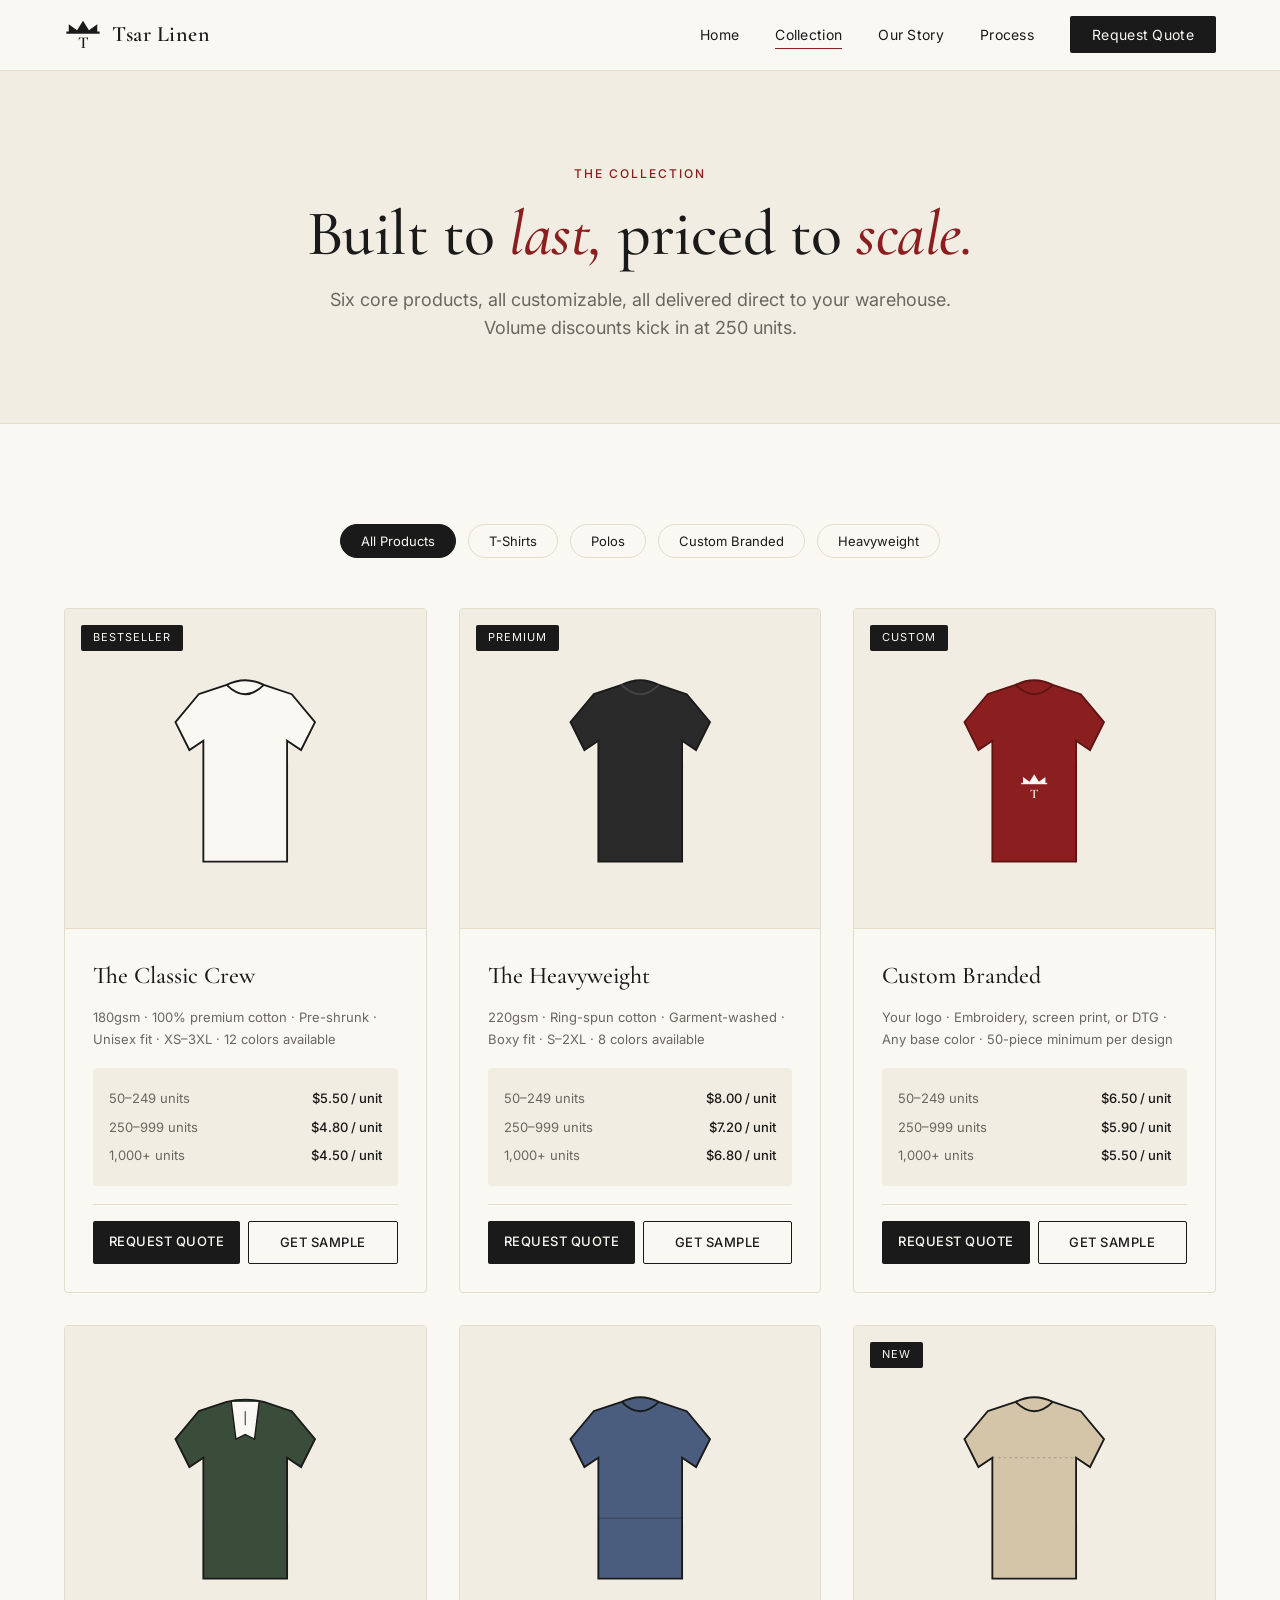
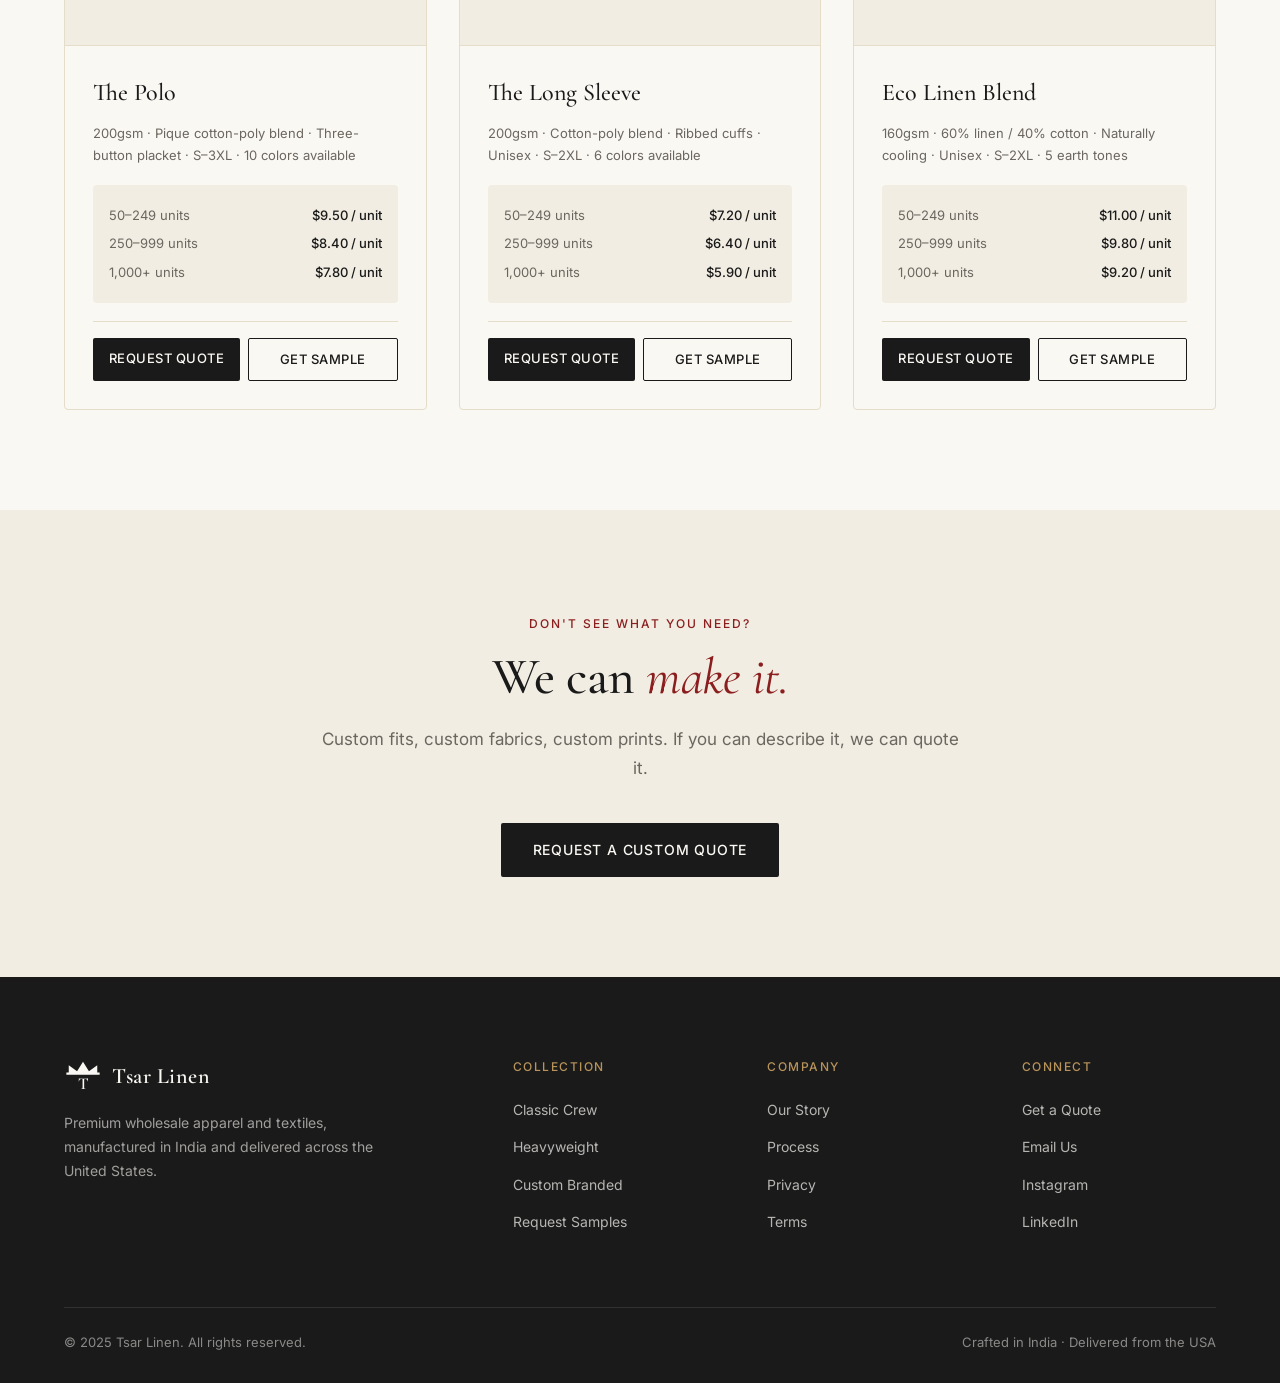
==== products.html @ 5bfb6d08 "Initial V1 first files" ====
<!DOCTYPE html>
<html lang="en">
<head>
<meta charset="UTF-8" />
<meta name="viewport" content="width=device-width, initial-scale=1.0" />
<title>Collection — Tsar Linen Wholesale Apparel</title>
<meta name="description" content="Browse the full Tsar Linen wholesale collection. Premium cotton t-shirts, heavyweight tees, polos, and custom-branded apparel. Pricing from $4.50/unit." />
<link rel="icon" type="image/svg+xml" href="favicon.svg" />
<link rel="preconnect" href="https://fonts.googleapis.com" />
<link rel="preconnect" href="https://fonts.gstatic.com" crossorigin />
<link href="https://fonts.googleapis.com/css2?family=Cormorant+Garamond:wght@400;500;600;700&family=Inter:wght@300;400;500;600&display=swap" rel="stylesheet" />
<link rel="stylesheet" href="styles.css" />
<style>
  .filters {
    display: flex;
    gap: 12px;
    flex-wrap: wrap;
    margin-bottom: 50px;
    justify-content: center;
  }
  .filter-pill {
    padding: 8px 20px;
    border: 1px solid var(--line);
    background: var(--paper);
    border-radius: 20px;
    font-size: 13px;
    cursor: pointer;
    transition: all 0.2s;
    font-family: var(--sans);
    color: var(--ink);
  }
  .filter-pill.active, .filter-pill:hover {
    background: var(--ink);
    color: var(--paper);
    border-color: var(--ink);
  }

  .product-grid {
    display: grid;
    grid-template-columns: repeat(3, 1fr);
    gap: 32px;
  }

  .product-card {
    background: var(--paper);
    border: 1px solid var(--line);
    border-radius: 4px;
    overflow: hidden;
    transition: transform 0.3s, box-shadow 0.3s;
  }

  .product-card:hover { transform: translateY(-4px); box-shadow: 0 12px 40px rgba(0,0,0,0.08); }

  .product-img {
    height: 320px;
    background: var(--paper-2);
    display: flex;
    align-items: center;
    justify-content: center;
    border-bottom: 1px solid var(--line);
    position: relative;
  }
  .product-img svg { width: 70%; height: 70%; }

  .product-tag {
    position: absolute;
    top: 16px;
    left: 16px;
    background: var(--ink);
    color: var(--paper);
    padding: 4px 12px;
    font-size: 11px;
    letter-spacing: 1px;
    text-transform: uppercase;
    border-radius: 2px;
  }

  .product-info { padding: 28px; }

  .product-info h3 {
    font-family: var(--serif);
    font-size: 24px;
    font-weight: 500;
    margin-bottom: 10px;
  }

  .product-info .specs {
    font-size: 13px;
    color: var(--muted);
    margin-bottom: 18px;
    line-height: 1.7;
  }

  .price-tiers {
    background: var(--paper-2);
    border-radius: 4px;
    padding: 16px;
    margin-bottom: 18px;
  }

  .price-tier {
    display: flex;
    justify-content: space-between;
    font-size: 13px;
    padding: 4px 0;
    color: var(--muted);
  }
  .price-tier strong { color: var(--ink); font-weight: 500; }

  .product-info .actions {
    display: flex;
    gap: 8px;
    padding-top: 16px;
    border-top: 1px solid var(--line);
  }
  .product-info .actions a {
    flex: 1;
    text-align: center;
    padding: 10px;
    font-size: 13px;
    border-radius: 2px;
    text-transform: uppercase;
    letter-spacing: 0.5px;
    font-weight: 500;
  }
  .actions .req { background: var(--ink); color: var(--paper); }
  .actions .req:hover { background: var(--accent); }
  .actions .sample { background: transparent; color: var(--ink); border: 1px solid var(--ink); }
  .actions .sample:hover { background: var(--ink); color: var(--paper); }

  @media (max-width: 900px) {
    .product-grid { grid-template-columns: 1fr; }
  }
</style>
</head>
<body>

<nav class="site-nav">
  <a href="index.html" class="nav-logo">
    <svg viewBox="0 0 32 32" xmlns="http://www.w3.org/2000/svg">
      <path d="M 4 14 L 4 7 L 11 12 L 16 4 L 21 12 L 28 7 L 28 14 Z" fill="currentColor"/>
      <line x1="2" y1="14" x2="30" y2="14" stroke="currentColor" stroke-width="2"/>
      <text x="16" y="27" text-anchor="middle" font-family="Cormorant Garamond, Georgia, serif" font-size="14" font-weight="600" fill="currentColor">T</text>
    </svg>
    <span class="nav-brand">Tsar Linen</span>
  </a>
  <ul class="nav-links" id="navLinks">
    <li><a href="index.html">Home</a></li>
    <li><a href="products.html" class="active">Collection</a></li>
    <li><a href="about.html">Our Story</a></li>
    <li><a href="process.html">Process</a></li>
    <li><a href="contact.html" class="nav-cta">Request Quote</a></li>
  </ul>
  <button class="menu-toggle" onclick="document.getElementById('navLinks').classList.toggle('open')">☰</button>
</nav>

<header class="page-header">
  <span class="eyebrow">The Collection</span>
  <h1>Built to <em>last,</em> priced to <em>scale.</em></h1>
  <p>Six core products, all customizable, all delivered direct to your warehouse. Volume discounts kick in at 250 units.</p>
</header>

<section>
  <div class="filters">
    <button class="filter-pill active">All Products</button>
    <button class="filter-pill">T-Shirts</button>
    <button class="filter-pill">Polos</button>
    <button class="filter-pill">Custom Branded</button>
    <button class="filter-pill">Heavyweight</button>
  </div>

  <div class="product-grid">

    <div class="product-card">
      <div class="product-img">
        <span class="product-tag">Bestseller</span>
        <svg viewBox="0 0 200 240" xmlns="http://www.w3.org/2000/svg"><path d="M 50 40 L 80 30 Q 100 20 120 30 L 150 40 L 175 70 L 160 100 L 145 90 L 145 220 L 55 220 L 55 90 L 40 100 L 25 70 Z" fill="#faf8f3" stroke="#1a1a1a" stroke-width="2"/><path d="M 80 30 Q 100 50 120 30" fill="none" stroke="#1a1a1a" stroke-width="2"/></svg>
      </div>
      <div class="product-info">
        <h3>The Classic Crew</h3>
        <p class="specs">180gsm · 100% premium cotton · Pre-shrunk · Unisex fit · XS–3XL · 12 colors available</p>
        <div class="price-tiers">
          <div class="price-tier"><span>50–249 units</span><strong>$5.50 / unit</strong></div>
          <div class="price-tier"><span>250–999 units</span><strong>$4.80 / unit</strong></div>
          <div class="price-tier"><span>1,000+ units</span><strong>$4.50 / unit</strong></div>
        </div>
        <div class="actions">
          <a href="contact.html?product=classic-crew" class="req">Request Quote</a>
          <a href="contact.html?product=classic-crew&sample=1" class="sample">Get Sample</a>
        </div>
      </div>
    </div>

    <div class="product-card">
      <div class="product-img">
        <span class="product-tag">Premium</span>
        <svg viewBox="0 0 200 240" xmlns="http://www.w3.org/2000/svg"><path d="M 50 40 L 80 30 Q 100 20 120 30 L 150 40 L 175 70 L 160 100 L 145 90 L 145 220 L 55 220 L 55 90 L 40 100 L 25 70 Z" fill="#2a2a2a" stroke="#1a1a1a" stroke-width="2"/><path d="M 80 30 Q 100 50 120 30" fill="none" stroke="#444" stroke-width="2"/></svg>
      </div>
      <div class="product-info">
        <h3>The Heavyweight</h3>
        <p class="specs">220gsm · Ring-spun cotton · Garment-washed · Boxy fit · S–2XL · 8 colors available</p>
        <div class="price-tiers">
          <div class="price-tier"><span>50–249 units</span><strong>$8.00 / unit</strong></div>
          <div class="price-tier"><span>250–999 units</span><strong>$7.20 / unit</strong></div>
          <div class="price-tier"><span>1,000+ units</span><strong>$6.80 / unit</strong></div>
        </div>
        <div class="actions">
          <a href="contact.html?product=heavyweight" class="req">Request Quote</a>
          <a href="contact.html?product=heavyweight&sample=1" class="sample">Get Sample</a>
        </div>
      </div>
    </div>

    <div class="product-card">
      <div class="product-img">
        <span class="product-tag">Custom</span>
        <svg viewBox="0 0 200 240" xmlns="http://www.w3.org/2000/svg"><path d="M 50 40 L 80 30 Q 100 20 120 30 L 150 40 L 175 70 L 160 100 L 145 90 L 145 220 L 55 220 L 55 90 L 40 100 L 25 70 Z" fill="#8b1e1e" stroke="#5e1414" stroke-width="2"/><path d="M 80 30 Q 100 50 120 30" fill="none" stroke="#5e1414" stroke-width="2"/><g transform="translate(100, 130)" fill="#faf8f3"><path d="M -12 6 L -12 -1 L -5 4 L 0 -4 L 5 4 L 12 -1 L 12 6 Z"/><line x1="-14" y1="6" x2="14" y2="6" stroke="#faf8f3" stroke-width="1.5"/><text x="0" y="22" text-anchor="middle" font-family="Cormorant Garamond, serif" font-size="14" font-weight="600">T</text></g></svg>
      </div>
      <div class="product-info">
        <h3>Custom Branded</h3>
        <p class="specs">Your logo · Embroidery, screen print, or DTG · Any base color · 50-piece minimum per design</p>
        <div class="price-tiers">
          <div class="price-tier"><span>50–249 units</span><strong>$6.50 / unit</strong></div>
          <div class="price-tier"><span>250–999 units</span><strong>$5.90 / unit</strong></div>
          <div class="price-tier"><span>1,000+ units</span><strong>$5.50 / unit</strong></div>
        </div>
        <div class="actions">
          <a href="contact.html?product=custom" class="req">Request Quote</a>
          <a href="contact.html?product=custom&sample=1" class="sample">Get Sample</a>
        </div>
      </div>
    </div>

    <div class="product-card">
      <div class="product-img">
        <svg viewBox="0 0 200 240" xmlns="http://www.w3.org/2000/svg">
          <path d="M 50 40 L 80 30 Q 100 25 120 30 L 150 40 L 175 70 L 160 100 L 145 90 L 145 220 L 55 220 L 55 90 L 40 100 L 25 70 Z" fill="#3a4d3a" stroke="#1a1a1a" stroke-width="2"/>
          <path d="M 85 30 L 90 70 L 100 65 L 110 70 L 115 30" fill="#faf8f3" stroke="#1a1a1a" stroke-width="1.5"/>
          <line x1="100" y1="40" x2="100" y2="55" stroke="#1a1a1a" stroke-width="1"/>
        </svg>
      </div>
      <div class="product-info">
        <h3>The Polo</h3>
        <p class="specs">200gsm · Pique cotton-poly blend · Three-button placket · S–3XL · 10 colors available</p>
        <div class="price-tiers">
          <div class="price-tier"><span>50–249 units</span><strong>$9.50 / unit</strong></div>
          <div class="price-tier"><span>250–999 units</span><strong>$8.40 / unit</strong></div>
          <div class="price-tier"><span>1,000+ units</span><strong>$7.80 / unit</strong></div>
        </div>
        <div class="actions">
          <a href="contact.html?product=polo" class="req">Request Quote</a>
          <a href="contact.html?product=polo&sample=1" class="sample">Get Sample</a>
        </div>
      </div>
    </div>

    <div class="product-card">
      <div class="product-img">
        <svg viewBox="0 0 200 240" xmlns="http://www.w3.org/2000/svg">
          <path d="M 50 40 L 80 30 Q 100 20 120 30 L 150 40 L 175 70 L 160 100 L 145 90 L 145 220 L 55 220 L 55 90 L 40 100 L 25 70 Z" fill="#4a5d7e" stroke="#1a1a1a" stroke-width="2"/>
          <path d="M 80 30 Q 100 50 120 30" fill="none" stroke="#1a1a1a" stroke-width="2"/>
          <line x1="55" y1="155" x2="145" y2="155" stroke="#1a1a1a" stroke-width="1" opacity="0.4"/>
        </svg>
      </div>
      <div class="product-info">
        <h3>The Long Sleeve</h3>
        <p class="specs">200gsm · Cotton-poly blend · Ribbed cuffs · Unisex · S–2XL · 6 colors available</p>
        <div class="price-tiers">
          <div class="price-tier"><span>50–249 units</span><strong>$7.20 / unit</strong></div>
          <div class="price-tier"><span>250–999 units</span><strong>$6.40 / unit</strong></div>
          <div class="price-tier"><span>1,000+ units</span><strong>$5.90 / unit</strong></div>
        </div>
        <div class="actions">
          <a href="contact.html?product=longsleeve" class="req">Request Quote</a>
          <a href="contact.html?product=longsleeve&sample=1" class="sample">Get Sample</a>
        </div>
      </div>
    </div>

    <div class="product-card">
      <div class="product-img">
        <span class="product-tag">New</span>
        <svg viewBox="0 0 200 240" xmlns="http://www.w3.org/2000/svg">
          <path d="M 50 40 L 80 30 Q 100 20 120 30 L 150 40 L 175 70 L 160 100 L 145 90 L 145 220 L 55 220 L 55 90 L 40 100 L 25 70 Z" fill="#d4c5a9" stroke="#1a1a1a" stroke-width="2"/>
          <path d="M 80 30 Q 100 50 120 30" fill="none" stroke="#1a1a1a" stroke-width="2"/>
          <path d="M 55 90 L 145 90" stroke="#1a1a1a" stroke-width="0.8" opacity="0.3" stroke-dasharray="3,3"/>
        </svg>
      </div>
      <div class="product-info">
        <h3>Eco Linen Blend</h3>
        <p class="specs">160gsm · 60% linen / 40% cotton · Naturally cooling · Unisex · S–2XL · 5 earth tones</p>
        <div class="price-tiers">
          <div class="price-tier"><span>50–249 units</span><strong>$11.00 / unit</strong></div>
          <div class="price-tier"><span>250–999 units</span><strong>$9.80 / unit</strong></div>
          <div class="price-tier"><span>1,000+ units</span><strong>$9.20 / unit</strong></div>
        </div>
        <div class="actions">
          <a href="contact.html?product=linen" class="req">Request Quote</a>
          <a href="contact.html?product=linen&sample=1" class="sample">Get Sample</a>
        </div>
      </div>
    </div>

  </div>
</section>

<section style="background: var(--paper-2); text-align: center;">
  <span class="eyebrow">Don't see what you need?</span>
  <h2 class="section-title" style="margin: 0 auto 20px;">We can <em>make it.</em></h2>
  <p class="section-intro" style="margin: 0 auto 40px;">Custom fits, custom fabrics, custom prints. If you can describe it, we can quote it.</p>
  <a href="contact.html" class="btn-primary">Request a Custom Quote</a>
</section>

<footer>
  <div class="footer-grid">
    <div class="footer-brand">
      <a href="index.html" class="nav-logo">
        <svg viewBox="0 0 32 32" xmlns="http://www.w3.org/2000/svg" style="color:var(--paper);">
          <path d="M 4 14 L 4 7 L 11 12 L 16 4 L 21 12 L 28 7 L 28 14 Z" fill="currentColor"/>
          <line x1="2" y1="14" x2="30" y2="14" stroke="currentColor" stroke-width="2"/>
          <text x="16" y="27" text-anchor="middle" font-family="Cormorant Garamond, Georgia, serif" font-size="14" font-weight="600" fill="currentColor">T</text>
        </svg>
        <span class="nav-brand">Tsar Linen</span>
      </a>
      <p>Premium wholesale apparel and textiles, manufactured in India and delivered across the United States.</p>
    </div>
    <div class="footer-col"><h5>Collection</h5><ul><li><a href="products.html">Classic Crew</a></li><li><a href="products.html">Heavyweight</a></li><li><a href="products.html">Custom Branded</a></li><li><a href="contact.html">Request Samples</a></li></ul></div>
    <div class="footer-col"><h5>Company</h5><ul><li><a href="about.html">Our Story</a></li><li><a href="process.html">Process</a></li><li><a href="privacy.html">Privacy</a></li><li><a href="terms.html">Terms</a></li></ul></div>
    <div class="footer-col"><h5>Connect</h5><ul><li><a href="contact.html">Get a Quote</a></li><li><a href="mailto:lockwoodkuttan@gmail.com">Email Us</a></li><li><a href="#">Instagram</a></li><li><a href="#">LinkedIn</a></li></ul></div>
  </div>
  <div class="footer-bottom">
    <span>© 2025 Tsar Linen. All rights reserved.</span>
    <span>Crafted in India · Delivered from the USA</span>
  </div>
</footer>

</body>
</html>
---- styles.css ----
/* =========================================
   TSAR LINEN — Shared stylesheet
   Edit colors and fonts here to update sitewide
   ========================================= */

:root {
  --ink: #1a1a1a;
  --paper: #faf8f3;
  --paper-2: #f1ede2;
  --line: #e3ddc9;
  --accent: #8b1e1e;
  --accent-dark: #5e1414;
  --muted: #6b6660;
  --gold: #b8935a;
  --serif: 'Cormorant Garamond', Georgia, 'Times New Roman', serif;
  --sans: 'Inter', -apple-system, BlinkMacSystemFont, 'Segoe UI', sans-serif;
}

* { margin: 0; padding: 0; box-sizing: border-box; }
html { scroll-behavior: smooth; }
body {
  font-family: var(--sans);
  color: var(--ink);
  background: var(--paper);
  line-height: 1.6;
  -webkit-font-smoothing: antialiased;
  overflow-x: hidden;
}

a { color: inherit; text-decoration: none; }
img { max-width: 100%; height: auto; display: block; }

/* ---------- NAV ---------- */
nav.site-nav {
  position: fixed;
  top: 0;
  left: 0;
  right: 0;
  z-index: 100;
  background: rgba(250, 248, 243, 0.96);
  backdrop-filter: blur(10px);
  border-bottom: 1px solid var(--line);
  padding: 16px 5%;
  display: flex;
  justify-content: space-between;
  align-items: center;
}

.nav-logo {
  display: flex;
  align-items: center;
  gap: 10px;
}

.nav-logo svg {
  width: 38px;
  height: 38px;
}

.nav-logo .nav-brand {
  font-family: var(--serif);
  font-size: 22px;
  font-weight: 600;
  letter-spacing: 0.5px;
  color: var(--ink);
}

.nav-links {
  display: flex;
  gap: 36px;
  list-style: none;
  align-items: center;
}

.nav-links a {
  color: var(--ink);
  font-size: 14px;
  font-weight: 400;
  letter-spacing: 0.3px;
  transition: color 0.2s;
  position: relative;
}

.nav-links a:hover { color: var(--accent); }

.nav-links a.active::after {
  content: '';
  position: absolute;
  bottom: -6px;
  left: 0;
  right: 0;
  height: 1px;
  background: var(--accent);
}

.nav-cta {
  background: var(--ink);
  color: var(--paper) !important;
  padding: 10px 22px;
  border-radius: 2px;
  font-size: 13px;
  font-weight: 500;
  letter-spacing: 0.5px;
  transition: background 0.2s;
}

.nav-cta:hover { background: var(--accent); }

.menu-toggle {
  display: none;
  background: none;
  border: none;
  cursor: pointer;
  font-size: 22px;
  color: var(--ink);
}

/* ---------- BUTTONS ---------- */
.btn-primary {
  display: inline-block;
  background: var(--ink);
  color: var(--paper);
  padding: 16px 32px;
  border-radius: 2px;
  font-size: 14px;
  font-weight: 500;
  letter-spacing: 0.8px;
  text-transform: uppercase;
  border: none;
  cursor: pointer;
  transition: background 0.2s;
}

.btn-primary:hover { background: var(--accent); }

.btn-secondary {
  display: inline-block;
  background: transparent;
  color: var(--ink);
  padding: 16px 32px;
  border-radius: 2px;
  font-size: 14px;
  font-weight: 500;
  letter-spacing: 0.8px;
  text-transform: uppercase;
  border: 1px solid var(--ink);
  cursor: pointer;
  transition: all 0.2s;
}

.btn-secondary:hover { background: var(--ink); color: var(--paper); }

/* ---------- TYPOGRAPHY HELPERS ---------- */
.eyebrow {
  display: inline-block;
  font-size: 12px;
  letter-spacing: 2px;
  text-transform: uppercase;
  color: var(--accent);
  font-weight: 500;
  margin-bottom: 16px;
}

.section-title {
  font-family: var(--serif);
  font-size: clamp(32px, 4vw, 52px);
  font-weight: 500;
  line-height: 1.1;
  letter-spacing: -0.5px;
  margin-bottom: 20px;
  color: var(--ink);
}

.section-title em {
  font-style: italic;
  color: var(--accent);
  font-weight: 400;
}

.section-intro {
  font-size: 17px;
  color: var(--muted);
  max-width: 640px;
  margin-bottom: 50px;
  line-height: 1.7;
}

section { padding: 100px 5%; }

/* ---------- PAGE HEADER ---------- */
.page-header {
  padding: 160px 5% 80px;
  background: var(--paper-2);
  border-bottom: 1px solid var(--line);
  text-align: center;
}

.page-header .eyebrow { margin-bottom: 16px; }

.page-header h1 {
  font-family: var(--serif);
  font-size: clamp(40px, 5vw, 64px);
  font-weight: 500;
  line-height: 1.1;
  letter-spacing: -0.5px;
  margin-bottom: 16px;
}

.page-header h1 em { font-style: italic; color: var(--accent); }

.page-header p {
  font-size: 18px;
  color: var(--muted);
  max-width: 640px;
  margin: 0 auto;
}

/* ---------- FOOTER ---------- */
footer {
  background: var(--ink);
  color: var(--paper);
  padding: 80px 5% 30px;
}

.footer-grid {
  display: grid;
  grid-template-columns: 2fr 1fr 1fr 1fr;
  gap: 60px;
  margin-bottom: 60px;
}

.footer-brand .nav-logo { margin-bottom: 16px; }

.footer-brand .nav-brand { color: var(--paper); }

.footer-brand p {
  color: rgba(250, 248, 243, 0.6);
  font-size: 14px;
  line-height: 1.7;
  max-width: 320px;
}

.footer-col h5 {
  font-size: 12px;
  letter-spacing: 1.5px;
  text-transform: uppercase;
  color: var(--gold);
  margin-bottom: 20px;
  font-weight: 500;
}

.footer-col ul { list-style: none; }
.footer-col li { margin-bottom: 12px; }

.footer-col a {
  color: rgba(250, 248, 243, 0.7);
  font-size: 14px;
  transition: color 0.2s;
}

.footer-col a:hover { color: var(--gold); }

.footer-bottom {
  border-top: 1px solid rgba(250, 248, 243, 0.1);
  padding-top: 24px;
  display: flex;
  justify-content: space-between;
  font-size: 13px;
  color: rgba(250, 248, 243, 0.5);
  flex-wrap: wrap;
  gap: 16px;
}

/* ---------- RESPONSIVE ---------- */
@media (max-width: 900px) {
  .nav-links { display: none; }
  .menu-toggle { display: block; }
  .nav-links.open {
    display: flex;
    position: absolute;
    top: 100%;
    left: 0;
    right: 0;
    flex-direction: column;
    background: var(--paper);
    padding: 20px 5%;
    gap: 16px;
    border-bottom: 1px solid var(--line);
    align-items: flex-start;
  }
  .footer-grid { grid-template-columns: 1fr 1fr; gap: 40px; }
  section { padding: 70px 5%; }
}

@media (max-width: 600px) {
  .footer-grid { grid-template-columns: 1fr; }
}
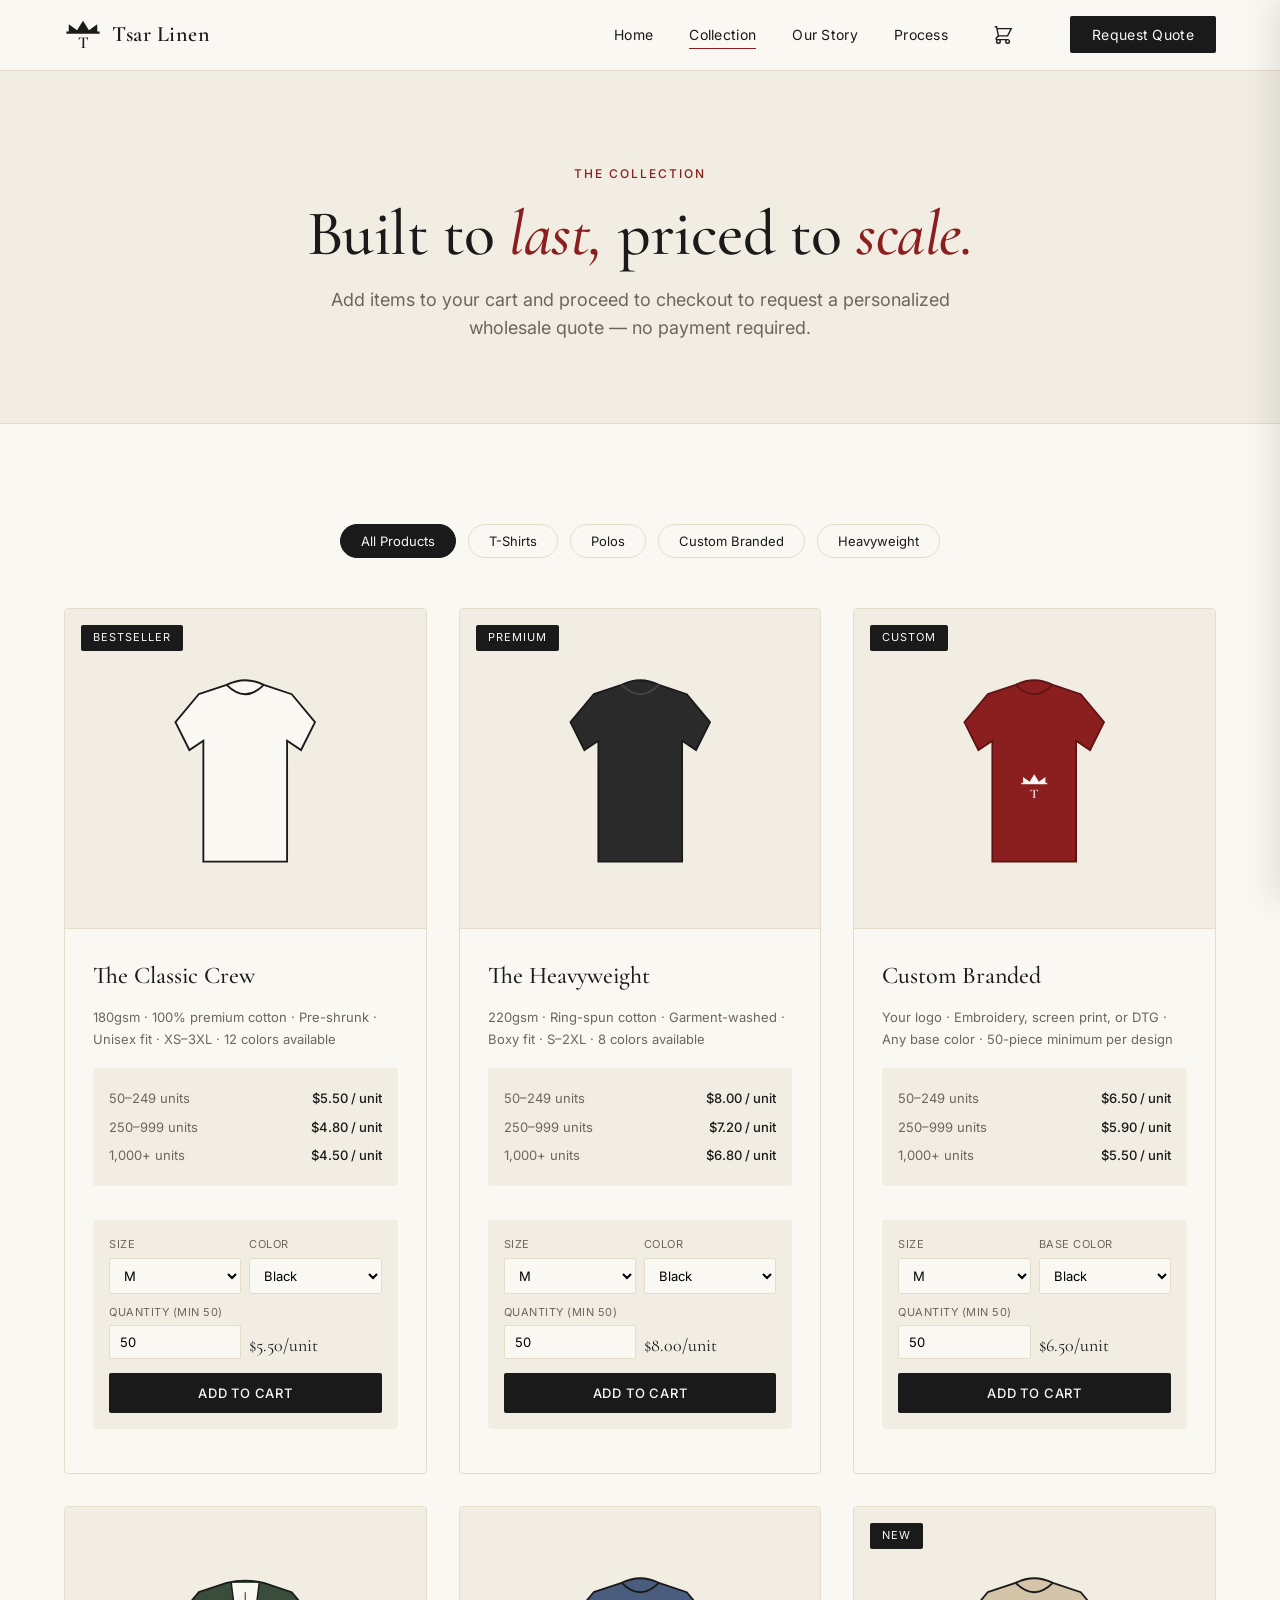
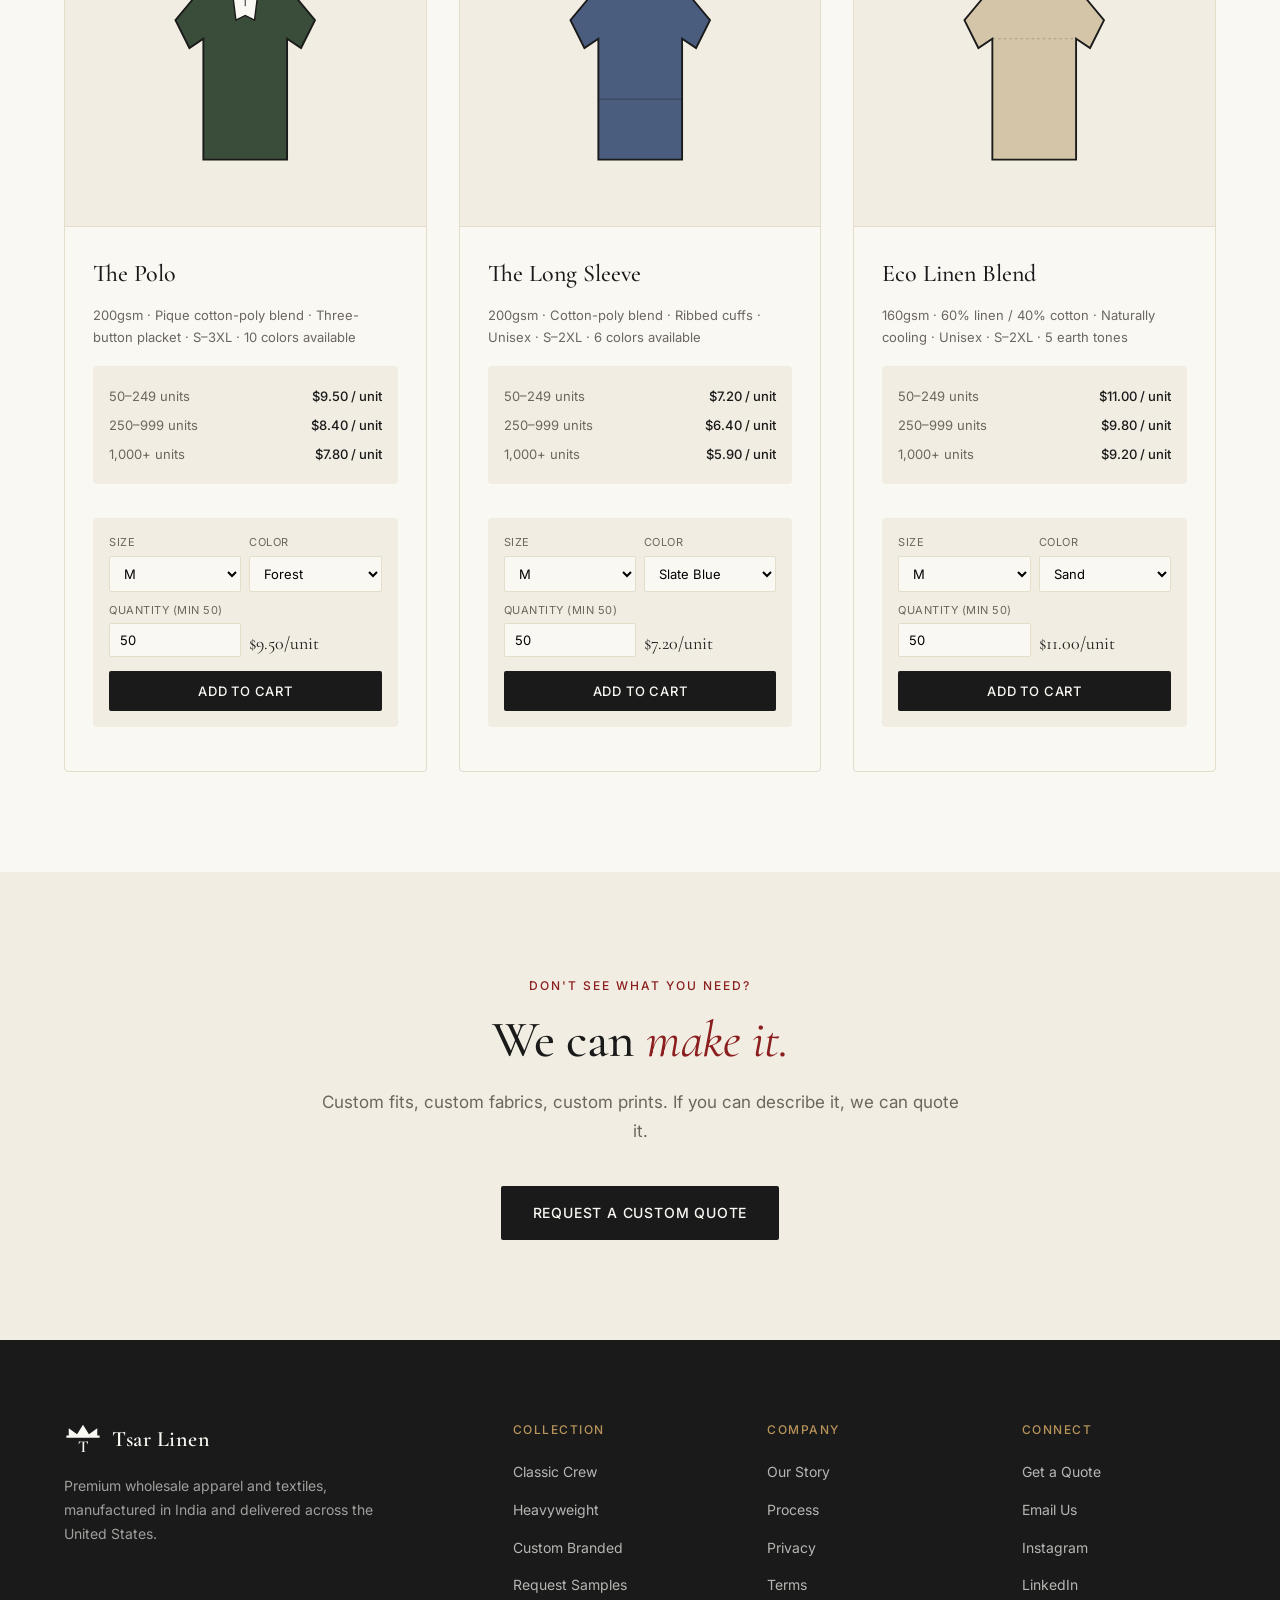
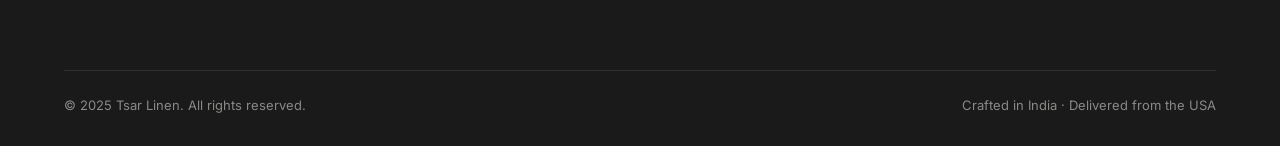
==== commit cace25fa: "v2" ====
--- a/products.html
+++ b/products.html
@@ -4,133 +4,30 @@
 <meta charset="UTF-8" />
 <meta name="viewport" content="width=device-width, initial-scale=1.0" />
 <title>Collection — Tsar Linen Wholesale Apparel</title>
-<meta name="description" content="Browse the full Tsar Linen wholesale collection. Premium cotton t-shirts, heavyweight tees, polos, and custom-branded apparel. Pricing from $4.50/unit." />
+<meta name="description" content="Browse the full Tsar Linen wholesale collection. Add items to cart and request a personalized wholesale quote." />
 <link rel="icon" type="image/svg+xml" href="favicon.svg" />
 <link rel="preconnect" href="https://fonts.googleapis.com" />
 <link rel="preconnect" href="https://fonts.gstatic.com" crossorigin />
 <link href="https://fonts.googleapis.com/css2?family=Cormorant+Garamond:wght@400;500;600;700&family=Inter:wght@300;400;500;600&display=swap" rel="stylesheet" />
 <link rel="stylesheet" href="styles.css" />
 <style>
-  .filters {
-    display: flex;
-    gap: 12px;
-    flex-wrap: wrap;
-    margin-bottom: 50px;
-    justify-content: center;
-  }
-  .filter-pill {
-    padding: 8px 20px;
-    border: 1px solid var(--line);
-    background: var(--paper);
-    border-radius: 20px;
-    font-size: 13px;
-    cursor: pointer;
-    transition: all 0.2s;
-    font-family: var(--sans);
-    color: var(--ink);
-  }
-  .filter-pill.active, .filter-pill:hover {
-    background: var(--ink);
-    color: var(--paper);
-    border-color: var(--ink);
-  }
-
-  .product-grid {
-    display: grid;
-    grid-template-columns: repeat(3, 1fr);
-    gap: 32px;
-  }
-
-  .product-card {
-    background: var(--paper);
-    border: 1px solid var(--line);
-    border-radius: 4px;
-    overflow: hidden;
-    transition: transform 0.3s, box-shadow 0.3s;
-  }
-
+  .filters { display: flex; gap: 12px; flex-wrap: wrap; margin-bottom: 50px; justify-content: center; }
+  .filter-pill { padding: 8px 20px; border: 1px solid var(--line); background: var(--paper); border-radius: 20px; font-size: 13px; cursor: pointer; transition: all 0.2s; font-family: var(--sans); color: var(--ink); }
+  .filter-pill.active, .filter-pill:hover { background: var(--ink); color: var(--paper); border-color: var(--ink); }
+  .product-grid { display: grid; grid-template-columns: repeat(3, 1fr); gap: 32px; }
+  .product-card { background: var(--paper); border: 1px solid var(--line); border-radius: 4px; overflow: hidden; transition: transform 0.3s, box-shadow 0.3s; display: flex; flex-direction: column; }
   .product-card:hover { transform: translateY(-4px); box-shadow: 0 12px 40px rgba(0,0,0,0.08); }
-
-  .product-img {
-    height: 320px;
-    background: var(--paper-2);
-    display: flex;
-    align-items: center;
-    justify-content: center;
-    border-bottom: 1px solid var(--line);
-    position: relative;
-  }
+  .product-img { height: 320px; background: var(--paper-2); display: flex; align-items: center; justify-content: center; border-bottom: 1px solid var(--line); position: relative; overflow: hidden; }
   .product-img svg { width: 70%; height: 70%; }
-
-  .product-tag {
-    position: absolute;
-    top: 16px;
-    left: 16px;
-    background: var(--ink);
-    color: var(--paper);
-    padding: 4px 12px;
-    font-size: 11px;
-    letter-spacing: 1px;
-    text-transform: uppercase;
-    border-radius: 2px;
-  }
-
-  .product-info { padding: 28px; }
-
-  .product-info h3 {
-    font-family: var(--serif);
-    font-size: 24px;
-    font-weight: 500;
-    margin-bottom: 10px;
-  }
-
-  .product-info .specs {
-    font-size: 13px;
-    color: var(--muted);
-    margin-bottom: 18px;
-    line-height: 1.7;
-  }
-
-  .price-tiers {
-    background: var(--paper-2);
-    border-radius: 4px;
-    padding: 16px;
-    margin-bottom: 18px;
-  }
-
-  .price-tier {
-    display: flex;
-    justify-content: space-between;
-    font-size: 13px;
-    padding: 4px 0;
-    color: var(--muted);
-  }
+  .product-img img { width: 100%; height: 100%; object-fit: cover; }
+  .product-tag { position: absolute; top: 16px; left: 16px; background: var(--ink); color: var(--paper); padding: 4px 12px; font-size: 11px; letter-spacing: 1px; text-transform: uppercase; border-radius: 2px; }
+  .product-info { padding: 28px; flex: 1; display: flex; flex-direction: column; }
+  .product-info h3 { font-family: var(--serif); font-size: 24px; font-weight: 500; margin-bottom: 10px; }
+  .product-info .specs { font-size: 13px; color: var(--muted); margin-bottom: 18px; line-height: 1.7; }
+  .price-tiers { background: var(--paper-2); border-radius: 4px; padding: 16px; margin-bottom: 18px; }
+  .price-tier { display: flex; justify-content: space-between; font-size: 13px; padding: 4px 0; color: var(--muted); }
   .price-tier strong { color: var(--ink); font-weight: 500; }
-
-  .product-info .actions {
-    display: flex;
-    gap: 8px;
-    padding-top: 16px;
-    border-top: 1px solid var(--line);
-  }
-  .product-info .actions a {
-    flex: 1;
-    text-align: center;
-    padding: 10px;
-    font-size: 13px;
-    border-radius: 2px;
-    text-transform: uppercase;
-    letter-spacing: 0.5px;
-    font-weight: 500;
-  }
-  .actions .req { background: var(--ink); color: var(--paper); }
-  .actions .req:hover { background: var(--accent); }
-  .actions .sample { background: transparent; color: var(--ink); border: 1px solid var(--ink); }
-  .actions .sample:hover { background: var(--ink); color: var(--paper); }
-
-  @media (max-width: 900px) {
-    .product-grid { grid-template-columns: 1fr; }
-  }
+  @media (max-width: 900px) { .product-grid { grid-template-columns: 1fr; } }
 </style>
 </head>
 <body>
@@ -149,6 +46,14 @@
     <li><a href="products.html" class="active">Collection</a></li>
     <li><a href="about.html">Our Story</a></li>
     <li><a href="process.html">Process</a></li>
+    <li>
+      <button class="cart-icon-btn" onclick="window.tsarCart.open()" aria-label="Open cart">
+        <svg viewBox="0 0 24 24" fill="none" stroke="currentColor" stroke-width="1.5">
+          <path d="M3 3h2l.4 2M7 13h10l4-8H5.4M7 13L5.4 5M7 13l-2.293 2.293c-.63.63-.184 1.707.707 1.707H17m0 0a2 2 0 100 4 2 2 0 000-4zm-8 2a2 2 0 11-4 0 2 2 0 014 0z"/>
+        </svg>
+        <span class="cart-badge">0</span>
+      </button>
+    </li>
     <li><a href="contact.html" class="nav-cta">Request Quote</a></li>
   </ul>
   <button class="menu-toggle" onclick="document.getElementById('navLinks').classList.toggle('open')">☰</button>
@@ -157,7 +62,7 @@
 <header class="page-header">
   <span class="eyebrow">The Collection</span>
   <h1>Built to <em>last,</em> priced to <em>scale.</em></h1>
-  <p>Six core products, all customizable, all delivered direct to your warehouse. Volume discounts kick in at 250 units.</p>
+  <p>Add items to your cart and proceed to checkout to request a personalized wholesale quote — no payment required.</p>
 </header>
 
 <section>
@@ -171,7 +76,7 @@
 
   <div class="product-grid">
 
-    <div class="product-card">
+    <div class="product-card" data-image="images/classic-crew.jpg">
       <div class="product-img">
         <span class="product-tag">Bestseller</span>
         <svg viewBox="0 0 200 240" xmlns="http://www.w3.org/2000/svg"><path d="M 50 40 L 80 30 Q 100 20 120 30 L 150 40 L 175 70 L 160 100 L 145 90 L 145 220 L 55 220 L 55 90 L 40 100 L 25 70 Z" fill="#faf8f3" stroke="#1a1a1a" stroke-width="2"/><path d="M 80 30 Q 100 50 120 30" fill="none" stroke="#1a1a1a" stroke-width="2"/></svg>
@@ -184,14 +89,21 @@
           <div class="price-tier"><span>250–999 units</span><strong>$4.80 / unit</strong></div>
           <div class="price-tier"><span>1,000+ units</span><strong>$4.50 / unit</strong></div>
         </div>
-        <div class="actions">
-          <a href="contact.html?product=classic-crew" class="req">Request Quote</a>
-          <a href="contact.html?product=classic-crew&sample=1" class="sample">Get Sample</a>
-        </div>
-      </div>
-    </div>
-
-    <div class="product-card">
+        <div class="add-to-cart-form">
+          <div class="atc-row">
+            <div class="atc-field"><label>Size</label><select data-field="size"><option>XS</option><option>S</option><option selected>M</option><option>L</option><option>XL</option><option>2XL</option><option>3XL</option></select></div>
+            <div class="atc-field"><label>Color</label><select data-field="color"><option>White</option><option selected>Black</option><option>Navy</option><option>Heather Gray</option><option>Maroon</option></select></div>
+          </div>
+          <div class="atc-row">
+            <div class="atc-field"><label>Quantity (min 50)</label><input type="number" min="50" step="50" value="50" data-field="quantity" /></div>
+            <div class="atc-field" style="display:flex;align-items:flex-end;"><span style="font-family:var(--serif);font-size:18px;color:var(--ink);" data-display="price">$5.50/unit</span></div>
+          </div>
+          <button class="atc-add-btn" data-product="classic-crew" data-name="The Classic Crew" data-price-50="5.50" data-price-250="4.80" data-price-1000="4.50">Add to Cart</button>
+        </div>
+      </div>
+    </div>
+
+    <div class="product-card" data-image="images/heavyweight.jpg">
       <div class="product-img">
         <span class="product-tag">Premium</span>
         <svg viewBox="0 0 200 240" xmlns="http://www.w3.org/2000/svg"><path d="M 50 40 L 80 30 Q 100 20 120 30 L 150 40 L 175 70 L 160 100 L 145 90 L 145 220 L 55 220 L 55 90 L 40 100 L 25 70 Z" fill="#2a2a2a" stroke="#1a1a1a" stroke-width="2"/><path d="M 80 30 Q 100 50 120 30" fill="none" stroke="#444" stroke-width="2"/></svg>
@@ -204,14 +116,21 @@
           <div class="price-tier"><span>250–999 units</span><strong>$7.20 / unit</strong></div>
           <div class="price-tier"><span>1,000+ units</span><strong>$6.80 / unit</strong></div>
         </div>
-        <div class="actions">
-          <a href="contact.html?product=heavyweight" class="req">Request Quote</a>
-          <a href="contact.html?product=heavyweight&sample=1" class="sample">Get Sample</a>
-        </div>
-      </div>
-    </div>
-
-    <div class="product-card">
+        <div class="add-to-cart-form">
+          <div class="atc-row">
+            <div class="atc-field"><label>Size</label><select data-field="size"><option>S</option><option selected>M</option><option>L</option><option>XL</option><option>2XL</option></select></div>
+            <div class="atc-field"><label>Color</label><select data-field="color"><option selected>Black</option><option>Cream</option><option>Forest</option><option>Charcoal</option></select></div>
+          </div>
+          <div class="atc-row">
+            <div class="atc-field"><label>Quantity (min 50)</label><input type="number" min="50" step="50" value="50" data-field="quantity" /></div>
+            <div class="atc-field" style="display:flex;align-items:flex-end;"><span style="font-family:var(--serif);font-size:18px;color:var(--ink);" data-display="price">$8.00/unit</span></div>
+          </div>
+          <button class="atc-add-btn" data-product="heavyweight" data-name="The Heavyweight" data-price-50="8.00" data-price-250="7.20" data-price-1000="6.80">Add to Cart</button>
+        </div>
+      </div>
+    </div>
+
+    <div class="product-card" data-image="images/custom.jpg">
       <div class="product-img">
         <span class="product-tag">Custom</span>
         <svg viewBox="0 0 200 240" xmlns="http://www.w3.org/2000/svg"><path d="M 50 40 L 80 30 Q 100 20 120 30 L 150 40 L 175 70 L 160 100 L 145 90 L 145 220 L 55 220 L 55 90 L 40 100 L 25 70 Z" fill="#8b1e1e" stroke="#5e1414" stroke-width="2"/><path d="M 80 30 Q 100 50 120 30" fill="none" stroke="#5e1414" stroke-width="2"/><g transform="translate(100, 130)" fill="#faf8f3"><path d="M -12 6 L -12 -1 L -5 4 L 0 -4 L 5 4 L 12 -1 L 12 6 Z"/><line x1="-14" y1="6" x2="14" y2="6" stroke="#faf8f3" stroke-width="1.5"/><text x="0" y="22" text-anchor="middle" font-family="Cormorant Garamond, serif" font-size="14" font-weight="600">T</text></g></svg>
@@ -224,20 +143,23 @@
           <div class="price-tier"><span>250–999 units</span><strong>$5.90 / unit</strong></div>
           <div class="price-tier"><span>1,000+ units</span><strong>$5.50 / unit</strong></div>
         </div>
-        <div class="actions">
-          <a href="contact.html?product=custom" class="req">Request Quote</a>
-          <a href="contact.html?product=custom&sample=1" class="sample">Get Sample</a>
-        </div>
-      </div>
-    </div>
-
-    <div class="product-card">
-      <div class="product-img">
-        <svg viewBox="0 0 200 240" xmlns="http://www.w3.org/2000/svg">
-          <path d="M 50 40 L 80 30 Q 100 25 120 30 L 150 40 L 175 70 L 160 100 L 145 90 L 145 220 L 55 220 L 55 90 L 40 100 L 25 70 Z" fill="#3a4d3a" stroke="#1a1a1a" stroke-width="2"/>
-          <path d="M 85 30 L 90 70 L 100 65 L 110 70 L 115 30" fill="#faf8f3" stroke="#1a1a1a" stroke-width="1.5"/>
-          <line x1="100" y1="40" x2="100" y2="55" stroke="#1a1a1a" stroke-width="1"/>
-        </svg>
+        <div class="add-to-cart-form">
+          <div class="atc-row">
+            <div class="atc-field"><label>Size</label><select data-field="size"><option>XS</option><option>S</option><option selected>M</option><option>L</option><option>XL</option><option>2XL</option><option>3XL</option></select></div>
+            <div class="atc-field"><label>Base Color</label><select data-field="color"><option>White</option><option selected>Black</option><option>Maroon</option><option>Navy</option><option>Custom</option></select></div>
+          </div>
+          <div class="atc-row">
+            <div class="atc-field"><label>Quantity (min 50)</label><input type="number" min="50" step="50" value="50" data-field="quantity" /></div>
+            <div class="atc-field" style="display:flex;align-items:flex-end;"><span style="font-family:var(--serif);font-size:18px;color:var(--ink);" data-display="price">$6.50/unit</span></div>
+          </div>
+          <button class="atc-add-btn" data-product="custom" data-name="Custom Branded" data-price-50="6.50" data-price-250="5.90" data-price-1000="5.50">Add to Cart</button>
+        </div>
+      </div>
+    </div>
+
+    <div class="product-card" data-image="images/polo.jpg">
+      <div class="product-img">
+        <svg viewBox="0 0 200 240" xmlns="http://www.w3.org/2000/svg"><path d="M 50 40 L 80 30 Q 100 25 120 30 L 150 40 L 175 70 L 160 100 L 145 90 L 145 220 L 55 220 L 55 90 L 40 100 L 25 70 Z" fill="#3a4d3a" stroke="#1a1a1a" stroke-width="2"/><path d="M 85 30 L 90 70 L 100 65 L 110 70 L 115 30" fill="#faf8f3" stroke="#1a1a1a" stroke-width="1.5"/><line x1="100" y1="40" x2="100" y2="55" stroke="#1a1a1a" stroke-width="1"/></svg>
       </div>
       <div class="product-info">
         <h3>The Polo</h3>
@@ -247,20 +169,23 @@
           <div class="price-tier"><span>250–999 units</span><strong>$8.40 / unit</strong></div>
           <div class="price-tier"><span>1,000+ units</span><strong>$7.80 / unit</strong></div>
         </div>
-        <div class="actions">
-          <a href="contact.html?product=polo" class="req">Request Quote</a>
-          <a href="contact.html?product=polo&sample=1" class="sample">Get Sample</a>
-        </div>
-      </div>
-    </div>
-
-    <div class="product-card">
-      <div class="product-img">
-        <svg viewBox="0 0 200 240" xmlns="http://www.w3.org/2000/svg">
-          <path d="M 50 40 L 80 30 Q 100 20 120 30 L 150 40 L 175 70 L 160 100 L 145 90 L 145 220 L 55 220 L 55 90 L 40 100 L 25 70 Z" fill="#4a5d7e" stroke="#1a1a1a" stroke-width="2"/>
-          <path d="M 80 30 Q 100 50 120 30" fill="none" stroke="#1a1a1a" stroke-width="2"/>
-          <line x1="55" y1="155" x2="145" y2="155" stroke="#1a1a1a" stroke-width="1" opacity="0.4"/>
-        </svg>
+        <div class="add-to-cart-form">
+          <div class="atc-row">
+            <div class="atc-field"><label>Size</label><select data-field="size"><option>S</option><option selected>M</option><option>L</option><option>XL</option><option>2XL</option><option>3XL</option></select></div>
+            <div class="atc-field"><label>Color</label><select data-field="color"><option>White</option><option>Black</option><option selected>Forest</option><option>Navy</option><option>Burgundy</option></select></div>
+          </div>
+          <div class="atc-row">
+            <div class="atc-field"><label>Quantity (min 50)</label><input type="number" min="50" step="50" value="50" data-field="quantity" /></div>
+            <div class="atc-field" style="display:flex;align-items:flex-end;"><span style="font-family:var(--serif);font-size:18px;color:var(--ink);" data-display="price">$9.50/unit</span></div>
+          </div>
+          <button class="atc-add-btn" data-product="polo" data-name="The Polo" data-price-50="9.50" data-price-250="8.40" data-price-1000="7.80">Add to Cart</button>
+        </div>
+      </div>
+    </div>
+
+    <div class="product-card" data-image="images/longsleeve.jpg">
+      <div class="product-img">
+        <svg viewBox="0 0 200 240" xmlns="http://www.w3.org/2000/svg"><path d="M 50 40 L 80 30 Q 100 20 120 30 L 150 40 L 175 70 L 160 100 L 145 90 L 145 220 L 55 220 L 55 90 L 40 100 L 25 70 Z" fill="#4a5d7e" stroke="#1a1a1a" stroke-width="2"/><path d="M 80 30 Q 100 50 120 30" fill="none" stroke="#1a1a1a" stroke-width="2"/><line x1="55" y1="155" x2="145" y2="155" stroke="#1a1a1a" stroke-width="1" opacity="0.4"/></svg>
       </div>
       <div class="product-info">
         <h3>The Long Sleeve</h3>
@@ -270,21 +195,24 @@
           <div class="price-tier"><span>250–999 units</span><strong>$6.40 / unit</strong></div>
           <div class="price-tier"><span>1,000+ units</span><strong>$5.90 / unit</strong></div>
         </div>
-        <div class="actions">
-          <a href="contact.html?product=longsleeve" class="req">Request Quote</a>
-          <a href="contact.html?product=longsleeve&sample=1" class="sample">Get Sample</a>
-        </div>
-      </div>
-    </div>
-
-    <div class="product-card">
+        <div class="add-to-cart-form">
+          <div class="atc-row">
+            <div class="atc-field"><label>Size</label><select data-field="size"><option>S</option><option selected>M</option><option>L</option><option>XL</option><option>2XL</option></select></div>
+            <div class="atc-field"><label>Color</label><select data-field="color"><option>White</option><option>Black</option><option selected>Slate Blue</option><option>Heather</option></select></div>
+          </div>
+          <div class="atc-row">
+            <div class="atc-field"><label>Quantity (min 50)</label><input type="number" min="50" step="50" value="50" data-field="quantity" /></div>
+            <div class="atc-field" style="display:flex;align-items:flex-end;"><span style="font-family:var(--serif);font-size:18px;color:var(--ink);" data-display="price">$7.20/unit</span></div>
+          </div>
+          <button class="atc-add-btn" data-product="longsleeve" data-name="The Long Sleeve" data-price-50="7.20" data-price-250="6.40" data-price-1000="5.90">Add to Cart</button>
+        </div>
+      </div>
+    </div>
+
+    <div class="product-card" data-image="images/linen.jpg">
       <div class="product-img">
         <span class="product-tag">New</span>
-        <svg viewBox="0 0 200 240" xmlns="http://www.w3.org/2000/svg">
-          <path d="M 50 40 L 80 30 Q 100 20 120 30 L 150 40 L 175 70 L 160 100 L 145 90 L 145 220 L 55 220 L 55 90 L 40 100 L 25 70 Z" fill="#d4c5a9" stroke="#1a1a1a" stroke-width="2"/>
-          <path d="M 80 30 Q 100 50 120 30" fill="none" stroke="#1a1a1a" stroke-width="2"/>
-          <path d="M 55 90 L 145 90" stroke="#1a1a1a" stroke-width="0.8" opacity="0.3" stroke-dasharray="3,3"/>
-        </svg>
+        <svg viewBox="0 0 200 240" xmlns="http://www.w3.org/2000/svg"><path d="M 50 40 L 80 30 Q 100 20 120 30 L 150 40 L 175 70 L 160 100 L 145 90 L 145 220 L 55 220 L 55 90 L 40 100 L 25 70 Z" fill="#d4c5a9" stroke="#1a1a1a" stroke-width="2"/><path d="M 80 30 Q 100 50 120 30" fill="none" stroke="#1a1a1a" stroke-width="2"/><path d="M 55 90 L 145 90" stroke="#1a1a1a" stroke-width="0.8" opacity="0.3" stroke-dasharray="3,3"/></svg>
       </div>
       <div class="product-info">
         <h3>Eco Linen Blend</h3>
@@ -294,9 +222,16 @@
           <div class="price-tier"><span>250–999 units</span><strong>$9.80 / unit</strong></div>
           <div class="price-tier"><span>1,000+ units</span><strong>$9.20 / unit</strong></div>
         </div>
-        <div class="actions">
-          <a href="contact.html?product=linen" class="req">Request Quote</a>
-          <a href="contact.html?product=linen&sample=1" class="sample">Get Sample</a>
+        <div class="add-to-cart-form">
+          <div class="atc-row">
+            <div class="atc-field"><label>Size</label><select data-field="size"><option>S</option><option selected>M</option><option>L</option><option>XL</option><option>2XL</option></select></div>
+            <div class="atc-field"><label>Color</label><select data-field="color"><option selected>Sand</option><option>Stone</option><option>Olive</option><option>Terracotta</option><option>Cream</option></select></div>
+          </div>
+          <div class="atc-row">
+            <div class="atc-field"><label>Quantity (min 50)</label><input type="number" min="50" step="50" value="50" data-field="quantity" /></div>
+            <div class="atc-field" style="display:flex;align-items:flex-end;"><span style="font-family:var(--serif);font-size:18px;color:var(--ink);" data-display="price">$11.00/unit</span></div>
+          </div>
+          <button class="atc-add-btn" data-product="linen" data-name="Eco Linen Blend" data-price-50="11.00" data-price-250="9.80" data-price-1000="9.20">Add to Cart</button>
         </div>
       </div>
     </div>
@@ -334,5 +269,99 @@
   </div>
 </footer>
 
+<!-- ========== CART DRAWER ========== -->
+<div class="cart-overlay" id="cartOverlay" onclick="window.tsarCart.close()"></div>
+<aside class="cart-drawer" id="cartDrawer">
+  <div class="cart-header">
+    <h3>Your Cart</h3>
+    <button class="cart-close" onclick="window.tsarCart.close()">&times;</button>
+  </div>
+  <div class="cart-body">
+    <div id="cartEmpty" class="cart-empty">
+      <p>Your cart is empty.</p>
+      <button class="btn-secondary" onclick="window.tsarCart.close()">Continue Browsing</button>
+    </div>
+    <div id="cartItems"></div>
+  </div>
+  <div id="cartSummary" class="cart-summary" style="display:none;">
+    <div class="cart-total-row"><span>Items</span><span id="cartTotalCount">0 units</span></div>
+    <div class="cart-total-row grand"><span>Estimated total</span><strong id="cartTotalAmount">$0.00</strong></div>
+    <a href="checkout.html" class="cart-checkout-btn">Proceed to Checkout</a>
+    <button class="cart-clear-btn" onclick="if(confirm('Clear cart?')) window.tsarCart.clear()">Clear cart</button>
+    <p class="cart-note">No payment required at this stage. Your cart is sent as a quote request — we respond with final delivered pricing within 1 business day.</p>
+  </div>
+</aside>
+
+<script src="cart.js"></script>
+<script>
+  // Try to load real product photos. If a photo exists, replace the SVG.
+  // If no photo (404), the SVG placeholder stays in place.
+  document.querySelectorAll('.product-card[data-image]').forEach(card => {
+    const imgPath = card.dataset.image;
+    const imgDiv = card.querySelector('.product-img');
+    const testImg = new Image();
+    testImg.onload = function() {
+      // Photo exists - replace SVG with real image
+      const svg = imgDiv.querySelector('svg');
+      if (svg) svg.remove();
+      const realImg = document.createElement('img');
+      realImg.src = imgPath;
+      realImg.alt = card.querySelector('h3').textContent;
+      imgDiv.appendChild(realImg);
+    };
+    testImg.src = imgPath;
+    // If onload never fires (404), nothing happens - SVG stays. Perfect.
+  });
+</script>
+<script>
+  document.querySelectorAll('.product-card').forEach(card => {
+    const qtyInput = card.querySelector('input[data-field="quantity"]');
+    const priceDisplay = card.querySelector('[data-display="price"]');
+    const addBtn = card.querySelector('.atc-add-btn');
+    if (!qtyInput || !priceDisplay || !addBtn) return;
+
+    function getCurrentPrice() {
+      const qty = parseInt(qtyInput.value) || 50;
+      if (qty >= 1000) return parseFloat(addBtn.dataset.price1000);
+      if (qty >= 250) return parseFloat(addBtn.dataset.price250);
+      return parseFloat(addBtn.dataset.price50);
+    }
+
+    function updatePriceDisplay() {
+      priceDisplay.textContent = '$' + getCurrentPrice().toFixed(2) + '/unit';
+    }
+
+    qtyInput.addEventListener('input', updatePriceDisplay);
+
+    addBtn.addEventListener('click', function() {
+      const qty = parseInt(qtyInput.value);
+      if (!qty || qty < 50) {
+        alert('Minimum order quantity is 50 units.');
+        qtyInput.value = 50;
+        updatePriceDisplay();
+        return;
+      }
+      const size = card.querySelector('select[data-field="size"]').value;
+      const color = card.querySelector('select[data-field="color"]').value;
+      const svgEl = card.querySelector('.product-img svg');
+
+      window.tsarCart.add({
+        id: addBtn.dataset.product,
+        name: addBtn.dataset.name,
+        size: size, color: color, quantity: qty,
+        price: getCurrentPrice(),
+        svg: svgEl ? svgEl.outerHTML : ''
+      });
+
+      addBtn.textContent = '✓ Added to Cart';
+      addBtn.classList.add('atc-confirm');
+      setTimeout(() => {
+        addBtn.textContent = 'Add to Cart';
+        addBtn.classList.remove('atc-confirm');
+      }, 1500);
+    });
+  });
+</script>
+
 </body>
 </html>
--- a/styles.css
+++ b/styles.css
@@ -295,3 +295,320 @@
 @media (max-width: 600px) {
   .footer-grid { grid-template-columns: 1fr; }
 }
+
+/* ---------- CART ICON IN NAV ---------- */
+.cart-icon-btn {
+  position: relative;
+  background: none;
+  border: none;
+  cursor: pointer;
+  color: var(--ink);
+  padding: 8px;
+  display: flex;
+  align-items: center;
+  margin-right: 12px;
+}
+
+.cart-icon-btn svg { width: 22px; height: 22px; }
+
+.cart-badge {
+  position: absolute;
+  top: 0;
+  right: 0;
+  background: var(--accent);
+  color: var(--paper);
+  font-size: 10px;
+  font-weight: 600;
+  min-width: 18px;
+  height: 18px;
+  border-radius: 9px;
+  display: none;
+  align-items: center;
+  justify-content: center;
+  padding: 0 5px;
+}
+
+/* ---------- CART DRAWER ---------- */
+.cart-overlay {
+  position: fixed;
+  inset: 0;
+  background: rgba(26, 26, 26, 0.4);
+  z-index: 200;
+  opacity: 0;
+  pointer-events: none;
+  transition: opacity 0.3s;
+}
+
+.cart-overlay.open { opacity: 1; pointer-events: auto; }
+
+.cart-drawer {
+  position: fixed;
+  top: 0;
+  right: 0;
+  width: 100%;
+  max-width: 480px;
+  height: 100vh;
+  background: var(--paper);
+  z-index: 201;
+  transform: translateX(100%);
+  transition: transform 0.35s ease;
+  display: flex;
+  flex-direction: column;
+  box-shadow: -8px 0 32px rgba(0,0,0,0.1);
+}
+
+.cart-drawer.open { transform: translateX(0); }
+
+.cart-header {
+  padding: 24px 28px;
+  border-bottom: 1px solid var(--line);
+  display: flex;
+  justify-content: space-between;
+  align-items: center;
+}
+
+.cart-header h3 {
+  font-family: var(--serif);
+  font-size: 24px;
+  font-weight: 500;
+  margin: 0;
+}
+
+.cart-close {
+  background: none;
+  border: none;
+  font-size: 28px;
+  cursor: pointer;
+  color: var(--muted);
+  line-height: 1;
+}
+
+.cart-close:hover { color: var(--ink); }
+
+.cart-body {
+  flex: 1;
+  overflow-y: auto;
+  padding: 20px 28px;
+}
+
+.cart-empty {
+  text-align: center;
+  padding: 60px 20px;
+  color: var(--muted);
+}
+
+.cart-empty p { font-size: 15px; margin-bottom: 24px; }
+
+.cart-item {
+  display: flex;
+  gap: 16px;
+  padding: 20px 0;
+  border-bottom: 1px solid var(--line);
+}
+
+.cart-item:last-child { border-bottom: none; }
+
+.cart-item-img {
+  width: 80px;
+  height: 100px;
+  flex-shrink: 0;
+  border-radius: 4px;
+  overflow: hidden;
+  display: flex;
+  align-items: center;
+  justify-content: center;
+}
+
+.cart-item-img svg { width: 80%; height: 80%; }
+.cart-item-img img { width: 100%; height: 100%; object-fit: cover; }
+
+.cart-item-info { flex: 1; min-width: 0; }
+
+.cart-item-info h4 {
+  font-family: var(--serif);
+  font-size: 18px;
+  font-weight: 500;
+  margin: 0 0 4px;
+}
+
+.cart-item-meta {
+  font-size: 12px;
+  color: var(--muted);
+  margin: 2px 0;
+}
+
+.cart-qty-row {
+  display: flex;
+  align-items: center;
+  gap: 8px;
+  margin: 10px 0 6px;
+}
+
+.cart-qty-row label {
+  font-size: 12px;
+  color: var(--muted);
+  text-transform: uppercase;
+  letter-spacing: 0.5px;
+}
+
+.cart-qty-row input {
+  width: 80px;
+  padding: 6px 8px;
+  font-family: var(--sans);
+  font-size: 13px;
+  border: 1px solid var(--line);
+  border-radius: 2px;
+  background: var(--paper);
+}
+
+.cart-remove {
+  background: none;
+  border: 1px solid var(--line);
+  width: 28px;
+  height: 28px;
+  border-radius: 50%;
+  cursor: pointer;
+  font-size: 18px;
+  color: var(--muted);
+  margin-left: auto;
+  line-height: 1;
+}
+
+.cart-remove:hover { background: var(--accent); color: var(--paper); border-color: var(--accent); }
+
+.cart-item-subtotal {
+  font-size: 13px;
+  color: var(--muted);
+  margin: 0;
+}
+
+.cart-item-subtotal strong { color: var(--ink); }
+
+.cart-summary {
+  padding: 24px 28px;
+  border-top: 1px solid var(--line);
+  background: var(--paper-2);
+}
+
+.cart-total-row {
+  display: flex;
+  justify-content: space-between;
+  margin-bottom: 8px;
+  font-size: 14px;
+  color: var(--muted);
+}
+
+.cart-total-row.grand {
+  font-size: 18px;
+  font-weight: 500;
+  color: var(--ink);
+  margin-top: 12px;
+  padding-top: 12px;
+  border-top: 1px solid var(--line);
+}
+
+.cart-total-row.grand strong { font-family: var(--serif); font-size: 22px; color: var(--accent); }
+
+.cart-checkout-btn {
+  width: 100%;
+  padding: 16px;
+  background: var(--ink);
+  color: var(--paper);
+  border: none;
+  font-family: var(--sans);
+  font-size: 14px;
+  font-weight: 500;
+  letter-spacing: 1px;
+  text-transform: uppercase;
+  cursor: pointer;
+  border-radius: 2px;
+  margin-top: 16px;
+  text-align: center;
+  display: block;
+  text-decoration: none;
+  transition: background 0.2s;
+}
+
+.cart-checkout-btn:hover { background: var(--accent); }
+
+.cart-clear-btn {
+  width: 100%;
+  background: none;
+  border: none;
+  color: var(--muted);
+  font-size: 12px;
+  margin-top: 8px;
+  cursor: pointer;
+  padding: 8px;
+  text-decoration: underline;
+}
+
+.cart-note {
+  font-size: 12px;
+  color: var(--muted);
+  text-align: center;
+  margin-top: 12px;
+  line-height: 1.5;
+}
+
+/* ---------- ADD TO CART CONTROLS ON PRODUCT CARDS ---------- */
+.add-to-cart-form {
+  background: var(--paper-2);
+  border-radius: 4px;
+  padding: 16px;
+  margin: 16px 0;
+}
+
+.atc-row {
+  display: grid;
+  grid-template-columns: 1fr 1fr;
+  gap: 8px;
+  margin-bottom: 10px;
+}
+
+.atc-field label {
+  display: block;
+  font-size: 11px;
+  color: var(--muted);
+  text-transform: uppercase;
+  letter-spacing: 0.5px;
+  margin-bottom: 4px;
+}
+
+.atc-field select,
+.atc-field input {
+  width: 100%;
+  padding: 8px 10px;
+  font-family: var(--sans);
+  font-size: 13px;
+  border: 1px solid var(--line);
+  border-radius: 2px;
+  background: var(--paper);
+}
+
+.atc-add-btn {
+  width: 100%;
+  padding: 12px;
+  background: var(--ink);
+  color: var(--paper);
+  border: none;
+  font-family: var(--sans);
+  font-size: 13px;
+  font-weight: 500;
+  letter-spacing: 0.8px;
+  text-transform: uppercase;
+  cursor: pointer;
+  border-radius: 2px;
+  margin-top: 4px;
+  transition: background 0.2s;
+}
+
+.atc-add-btn:hover { background: var(--accent); }
+
+.atc-confirm {
+  background: var(--accent) !important;
+}
+
+@media (max-width: 600px) {
+  .cart-drawer { max-width: 100%; }
+}
